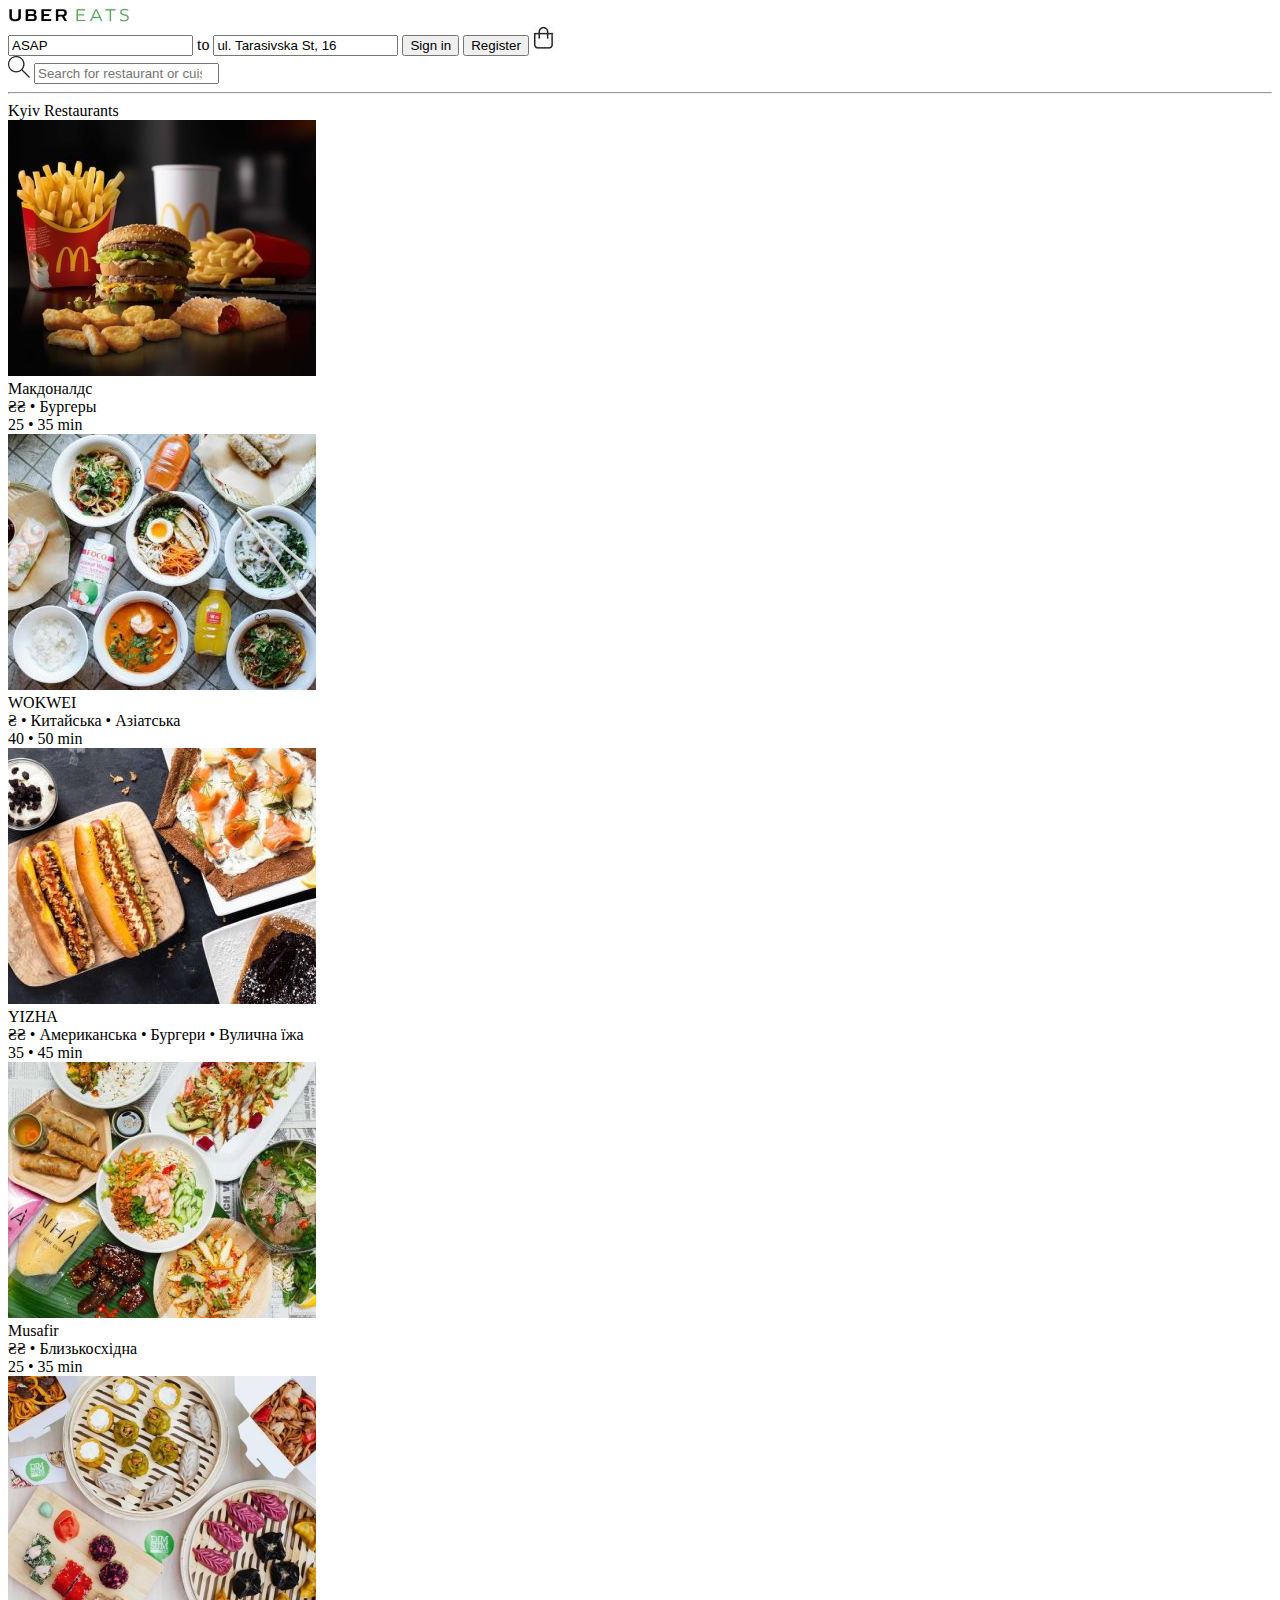
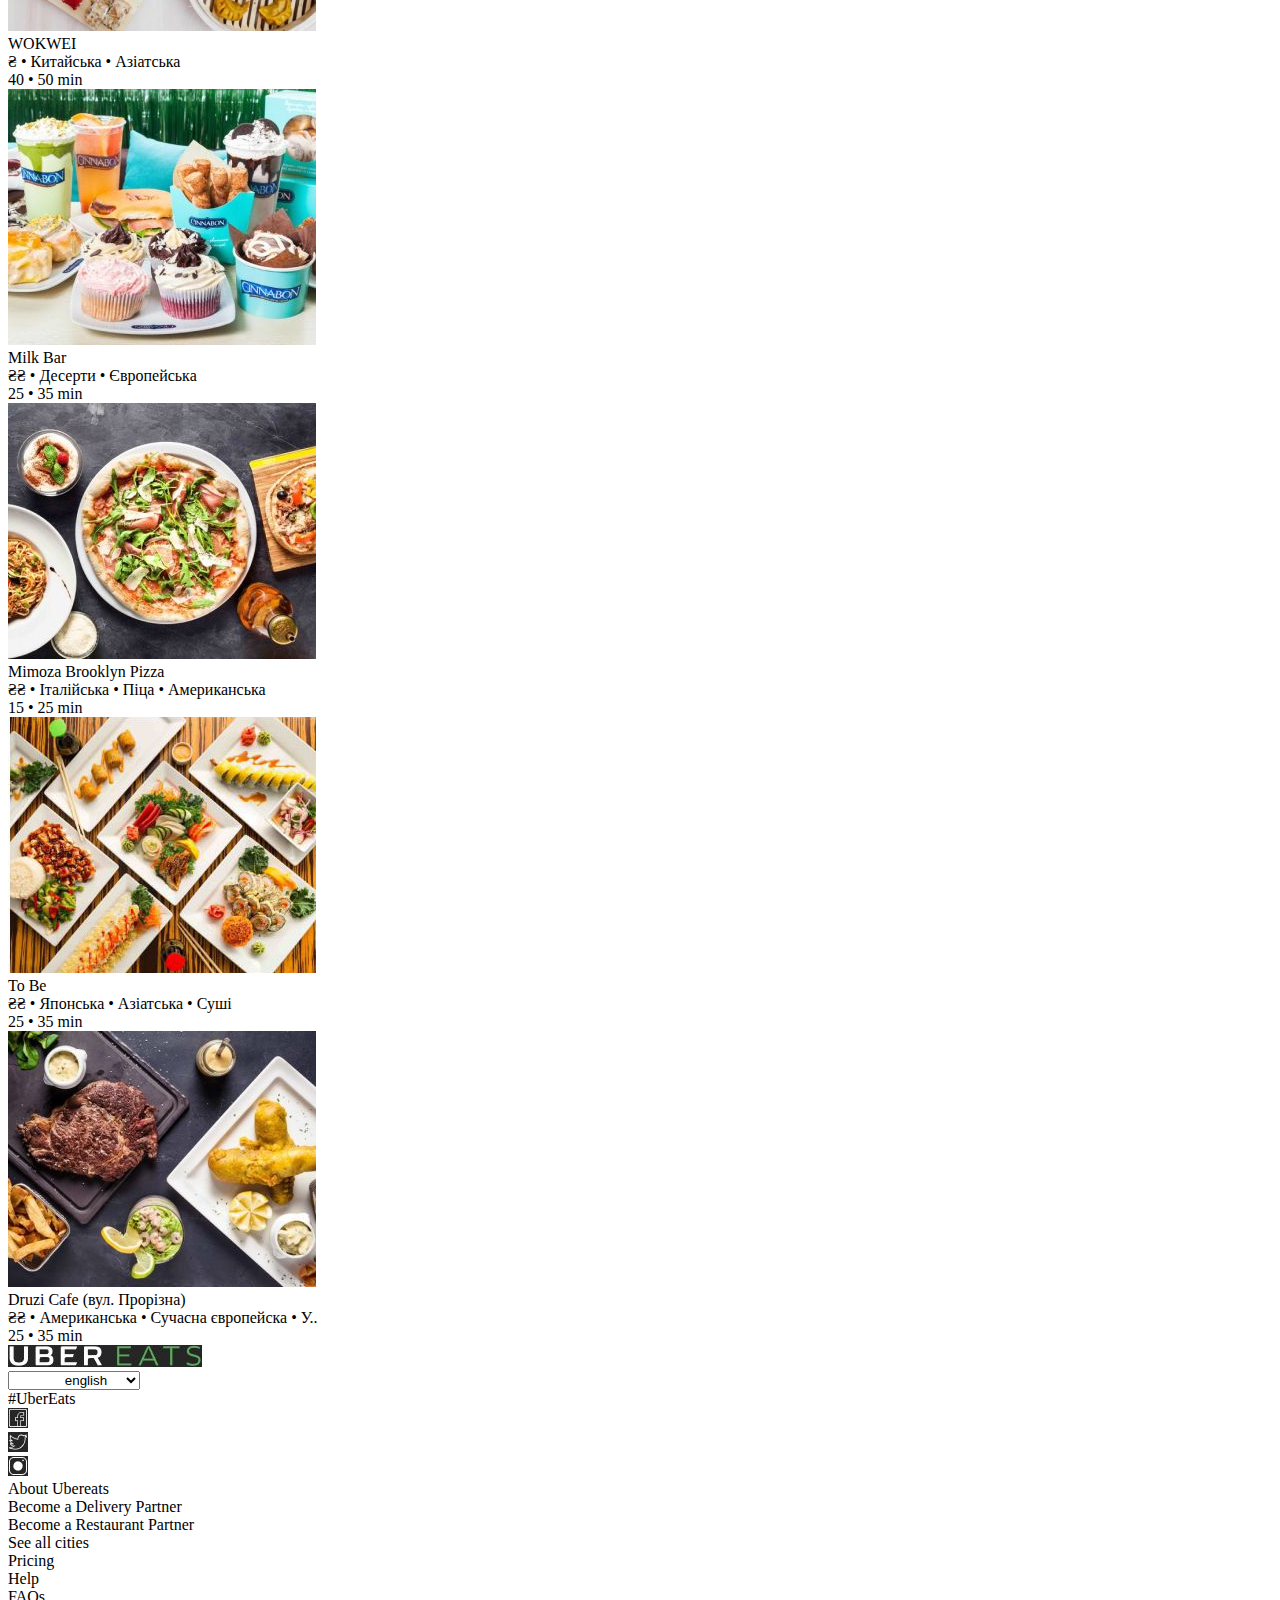
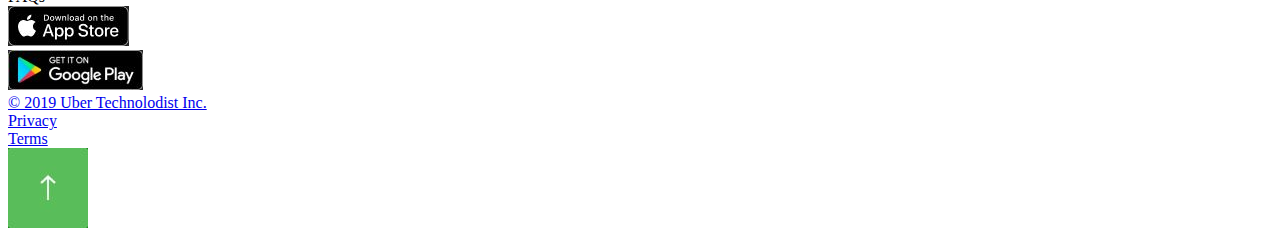
==== src/index.html @ c9fc2898 "Part of solution" ====
<!doctype html>
<html lang="en">
<head>
  <meta charset="UTF-8">
  <meta name="viewport"
        content="width=device-width,
          user-scalable=no,
          initial-scale=1.0,
          maximum-scale=1.0,
          minimum-scale=1.0">
  <meta http-equiv="X-UA-Compatible" content="ie=edge">
  <link href="https://fonts.googleapis.com/css?family=Noto+Sans&display=swap" rel="stylesheet">
  <link rel="shortcut icon" type="image/png" href="./images/favicon.jpg"/>
  <title>Uber eats</title>
  <link rel="stylesheet" href="./scss/header.css">
  <link rel="stylesheet" href="./scss/footer.css">
  <link rel="stylesheet" href="./scss/card.css">
  <link rel="stylesheet" href="./scss/media.css">
</head>
<body>

<!-- HEADER -->

  <header class="header">

    <div class="header__logo-block">

      <a href="#" class="header__logo-link">
        <img
          src="./images/logo_uber.jpeg.jpg"
          alt="logo"
          class="header__logo"
        >
      </a>

    </div>


<div class="header__ather-blocks">

    <label for="from">
      <input
        type="text"
        value="ASAP"
        name="from"
        class="header__input first">
    </label>


    <span class="header__light-text">
      to
    </span>

    <label for="to">
      <input
        type="text"
        value="ul. Tarasivska St, 16"
        name="to"
        class="header__input second">
    </label>



    <button class="header__button signin-button">
      Sign in
    </button>

    <button class="header__button register-button">
      Register
    </button>

    <img class="header__cart" src="./images/cart_icon.jpg" alt="cart icon">

</div>

  </header>

<!-- MAIN -->

  <main class="main">

    <div class="main__search-block">

    <img src="./images/search.jpg" class="main__search-image">

      <label for="search">
          <input
            type="search"
            name="search"
            placeholder="Search for restaurant or cuisine"
            class="card__search">
        </label>
    </div>

<hr>

<div class="main__place-restaurant">
  Kyiv Restaurants
</div>

<div class="cards">

 <div class="card">

    <div class="card__image">
      <img src="./images/macDonalds.jpg" alt="MacDonalds">
    </div>

    <div class="card__restaurant">
      Макдоналдс
    </div>

    <div class="card__food-type">
        ₴₴ • Бургеры
    </div>

    <div class="card__price">
      25 • 35 min
    </div>

 </div>

 <div class="card">

    <div class="card__image">
      <img src="./images/wokwei.jpg" alt="wokwei">
    </div>

    <div class="card__restaurant">
      WOKWEI
    </div>

    <div class="card__food-type">
        ₴ • Китайська • Азіатська
    </div>

    <div class="card__price">
      40 • 50 min
    </div>

 </div>

  <div class="card">

    <div class="card__image">
      <img src="./images/yizha.jpg" alt="yizha">
    </div>

    <div class="card__restaurant">
      YIZHA
    </div>

    <div class="card__food-type">
        ₴₴ • Американська • Бургери • Вулична їжа
    </div>

    <div class="card__price">
      35 • 45 min
    </div>

 </div>

 <div class="card">

    <div class="card__image">
      <img src="./images/musafir.jpg" alt="musafir">
    </div>

    <div class="card__restaurant">
      Musafir
    </div>

    <div class="card__food-type">
        ₴₴ • Близькосхідна
    </div>

    <div class="card__price">
      25 • 35 min
    </div>

 </div>

 <div class="card">

    <div class="card__image">
      <img src="./images/wokwei_1.jpg" alt="wokwei">
    </div>

    <div class="card__restaurant">
      WOKWEI
    </div>

    <div class="card__food-type">
        ₴ • Китайська • Азіатська
    </div>

    <div class="card__price">
     40 • 50 min
    </div>

 </div>

 <div class="card">

    <div class="card__image">
      <img src="./images/milk_bar.jpg" alt="Milk Bar">
    </div>

    <div class="card__restaurant">
      Milk Bar
    </div>

    <div class="card__food-type">
        ₴₴ • Десерти • Європейська
    </div>

    <div class="card__price">
      25 • 35 min
    </div>

 </div>

 <div class="card">

    <div class="card__image">
      <img src="./images/mimoza.jpg" alt="mimoza">
    </div>

    <div class="card__restaurant">
      Mimoza Brooklyn Pizza
    </div>

    <div class="card__food-type">
        ₴₴ • Італійська • Піца • Американська
    </div>

    <div class="card__price">
      15 • 25 min
    </div>

 </div>

 <div class="card">

    <div class="card__image">
      <img src="./images/to_be.jpg" alt="Yo Be">
    </div>

    <div class="card__restaurant">
      To Be
    </div>

    <div class="card__food-type">
        ₴₴ • Японська • Азіатська • Суші
    </div>

    <div class="card__price">
      25 • 35 min
    </div>

 </div>

 <div class="card">

    <div class="card__image">
      <img src="./images/druzi_cafe.jpg" alt="druzi">
    </div>

    <div class="card__restaurant">
      Druzi Cafe (вул. Прорізна)
    </div>

    <div class="card__food-type">
        ₴₴ • Американська • Сучасна європейска • У..
    </div>

    <div class="card__price">
      25 • 35 min
    </div>

 </div>

</div>

  </main>

  <!-- FOOTER -->

  <footer class="footer">
    <div class="footer__logo">
      <img src="./images/footer/footer_logo.jpg" alt="Logo">
    </div>

  <div class="footer__boxes">

    <div class="footer__box-top">

      <div class="footer__box-top-left">

      <div class="footer__box-top-social">
        <select class="footer__box-top-social--language" id="">
          <option>&nbsp;&nbsp;&nbsp;&nbsp;&nbsp;&nbsp;&nbsp;&nbsp;&nbsp;&nbsp;&nbsp;&nbsp;&nbsp;&nbsp;english</option>
          <option>&nbsp;&nbsp;&nbsp;&nbsp;&nbsp;&nbsp;&nbsp;&nbsp;&nbsp;&nbsp;&nbsp;&nbsp;&nbsp;&nbsp;укрїнська</option>
          <option>&nbsp;&nbsp;&nbsp;&nbsp;&nbsp;&nbsp;&nbsp;&nbsp;&nbsp;&nbsp;&nbsp;&nbsp;&nbsp;&nbsp;русский</option>
        </select>
      </div>

      <div class="footer__box-top-social--hash">
        <span class="footer__box-top-social--hash---green-elem">#</span>UberEats
      </div>

      <div class="footer__box-top-social--icons">
        <div class="footer__box-top-social--icons---facebook"><img src="./images/footer/footer_facebook.jpg"></div>
        <div class="footer__box-top-social--icons---tweeter"><img src="./images/footer/footer_tweeter.jpg"></div>
        <div class="footer__box-top-social--icons---instagram"><img src="./images/footer/footer_insta.jpg"></div>
      </div>

     </div>

      <div class="footer__box-top-social--middleblock">
        <div class="footer__box-top-social--middleblock---link">About Ubereats</div>
        <div class="footer__box-top-social--middleblock---link">Become a Delivery Partner</div>
        <div class="footer__box-top-social--middleblock---link">Become a Restaurant Partner</div>
      </div>

      <div class="footer__box-top-social--middleblock">
          <div class="footer__box-top-social--middleblock---link">See all cities</div>
          <div class="footer__box-top-social--middleblock---link">Pricing</div>
          <div class="footer__box-top-social--middleblock---link">Help</div>
          <div class="footer__box-top-social--middleblock---link">FAQs</div>
        </div>

    </div>

    <div class="footer__box-middle">
      <div class="footer__box-middle--AppStore"><img src="./images/footer/footer_appStore.jpg" alt="AppStore"></div>
      <div class="footer__box-middle--GoodlePlay"><img src="./images/footer/footer_googlePlay.jpg" alt="GooglePlay"></div>
    </div>

    <div class="footer__box-bottom">

      <div class="footer__box-bottom--link"><a href="#">© 2019 Uber Technolodist Inc.</a></div>
      <div class="footer__box-bottom--link"><a href="#">Privacy</a></div>
      <div class="footer__box-bottom--link"><a href="#">Terms</a></div>

    </div>

  </div>

  <img src="./images/footer/footer_up_button.jpg" class="footer__up-buttom">

  </footer>

</body>
</html>
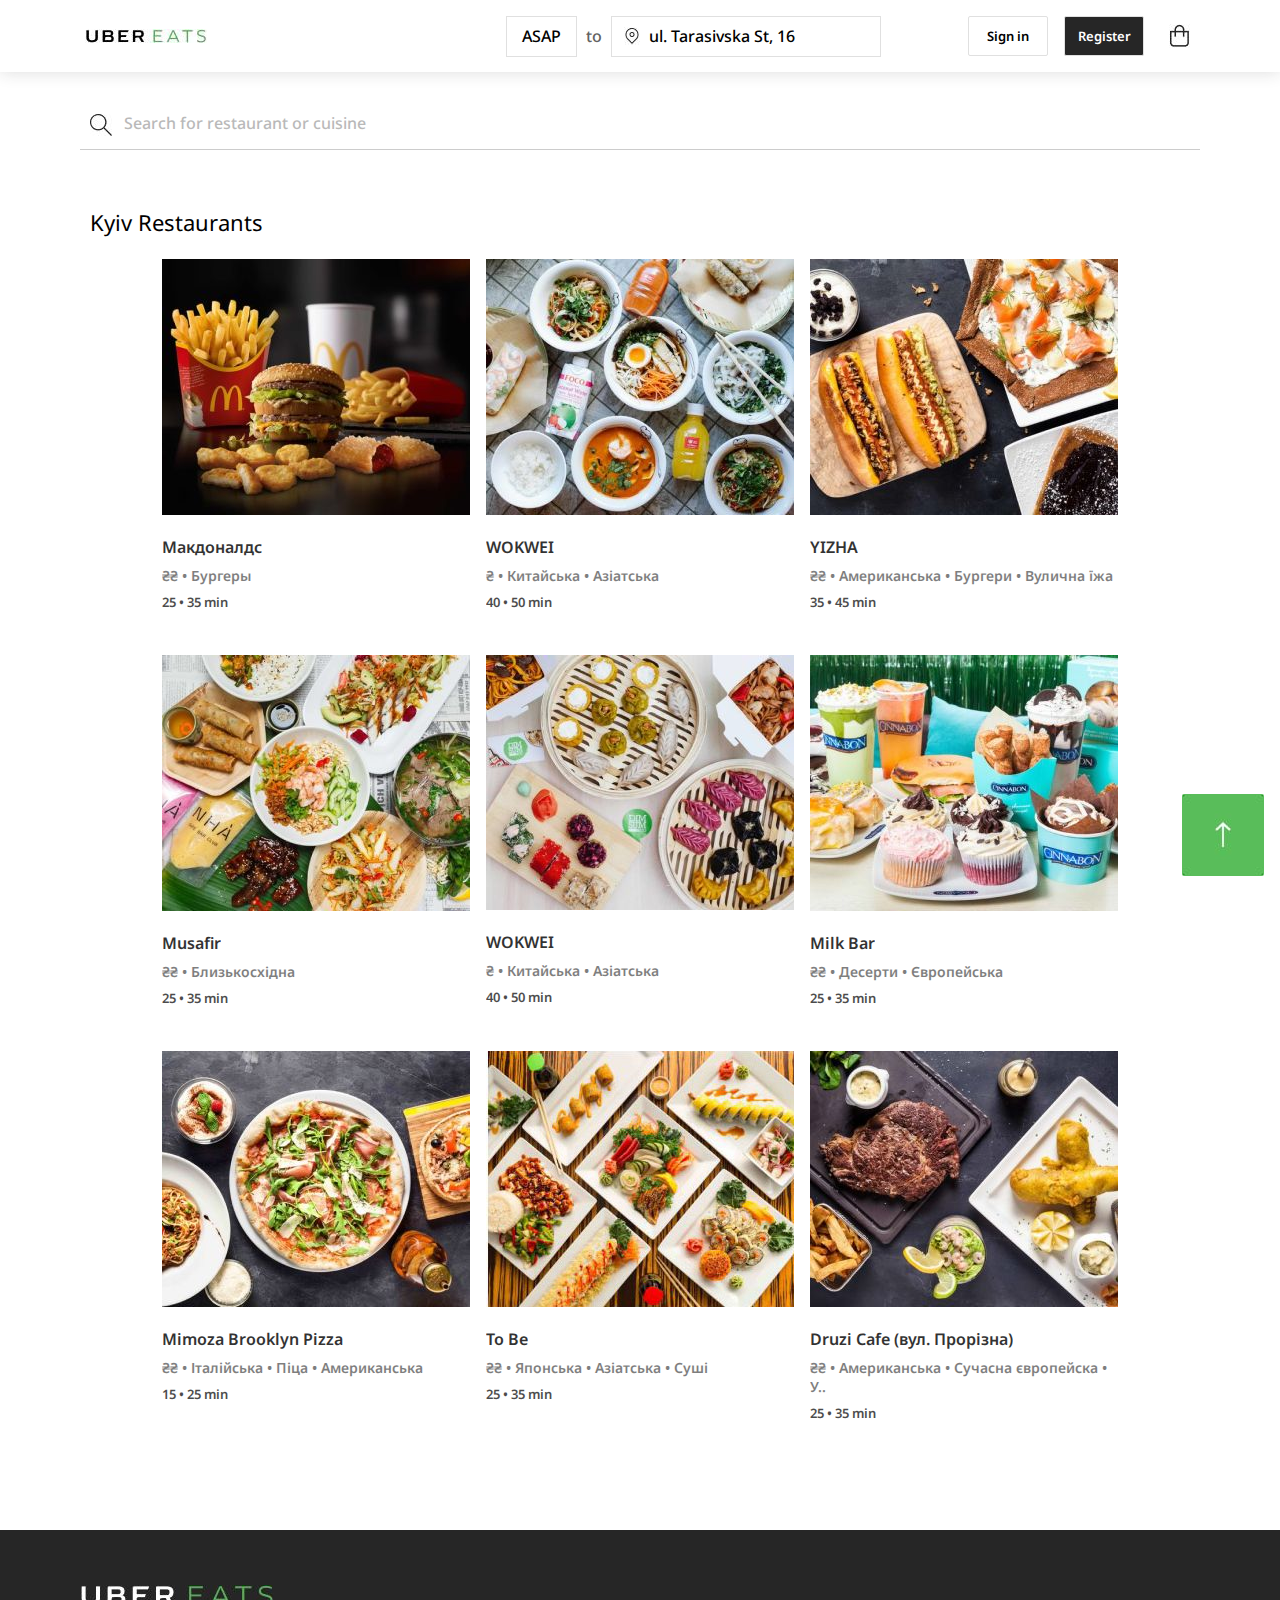
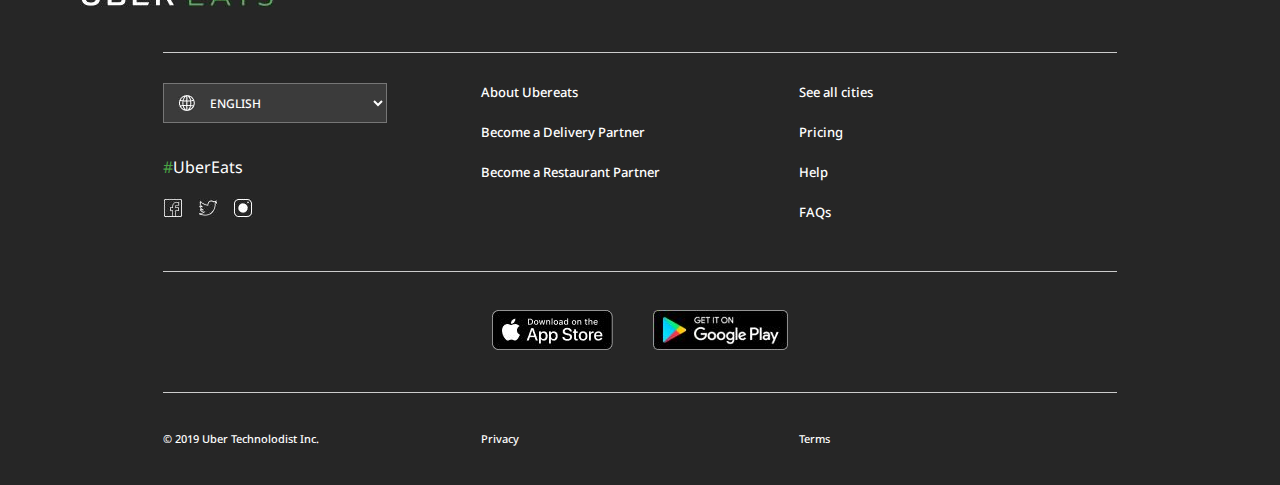
==== commit da49db39: "Part of solution" ====
--- a/src/index.html
+++ b/src/index.html
@@ -12,10 +12,7 @@
   <link href="https://fonts.googleapis.com/css?family=Noto+Sans&display=swap" rel="stylesheet">
   <link rel="shortcut icon" type="image/png" href="./images/favicon.jpg"/>
   <title>Uber eats</title>
-  <link rel="stylesheet" href="./scss/header.css">
-  <link rel="stylesheet" href="./scss/footer.css">
-  <link rel="stylesheet" href="./scss/card.css">
-  <link rel="stylesheet" href="./scss/media.css">
+  <link rel="stylesheet" href="./style.css">
 </head>
 <body>
 
--- a/src/style.css
+++ b/src/style.css
@@ -0,0 +1,428 @@
+body {
+  padding: 0;
+  margin: 0;
+}
+
+.header {
+  display: flex;
+  justify-content: space-between;
+  flex-wrap: wrap;
+  height: 72px;
+  align-items: center;
+  box-shadow: 0px 0px 16px rgba(38, 38, 38, 0.16);
+  padding-left: 80px;
+  padding-right: 80px;
+}
+
+.header__logo {
+  display: block;
+  margin-right: auto;
+  margin-left: 5px;
+}
+
+.header__logo:hover {
+  cursor: pointer;
+}
+
+.header__ather-blocks {
+  display: flex;
+  align-items: center;
+  flex-wrap: wrap;
+}
+
+input.header__input {
+  font-family: "Noto Sans", sans-serif;
+  font-size: 16px;
+  font-weight: 500;
+  text-align: center;
+  height: 37px;
+  border: 1px solid #E0E0E0;
+  outline: 0;
+}
+
+input.first {
+  width: 65px;
+  outline: 0;
+}
+
+.header__light-text {
+  font-family: "Noto Sans", sans-serif;
+  font-weight: 500;
+  color: #626262;
+  margin: 0 9px;
+}
+
+input.second {
+  background-image: url(../images/geoposition_icon.jpg);
+  background-repeat: no-repeat;
+  background-position: 12px;
+  text-align: left;
+  padding-left: 37px;
+  margin-right: 87px;
+  outline: 0;
+  display: flex;
+  justify-content: flex-start;
+}
+
+.header__button {
+  height: 40px;
+  width: 80px;
+  background-color: #ffffff;
+  font-family: "Noto Sans", sans-serif;
+  font-size: 13px;
+  font-weight: 600;
+  text-align: center;
+  border: 1px solid #E0E0E0;
+  border-radius: 2px;
+  cursor: pointer;
+}
+
+.signin-button {
+  margin-right: 16px;
+}
+
+.signin-button:active {
+  background: #59BD5A;
+}
+
+.register-button:active {
+  background: #59BD5A;
+}
+
+.register-button {
+  background-color: #262626;
+  margin-right: 25px;
+  color: #ffffff;
+}
+
+.header__cart {
+  margin-right: 10px;
+}
+
+.header__cart:hover {
+  cursor: pointer;
+}
+
+.main {
+  padding: 0 80px;
+}
+
+.main__place-restaurant {
+  font-family: "Noto Sans", sans-serif;
+  font-style: normal;
+  font-weight: normal;
+  font-size: 22px;
+  line-height: 34px;
+  margin-top: 55px;
+  margin-bottom: 20px;
+  margin-left: 10px;
+  display: flex;
+  justify-content: flex-start;
+}
+
+.main__search-block {
+  display: flex;
+  align-items: flex-end;
+}
+
+.main__search-image {
+  margin: 10px 10px 5px;
+}
+
+.card__search {
+  font-family: "Noto Sans", sans-serif;
+  font-size: 16px;
+  font-weight: 500;
+  text-align: left;
+  height: 37px;
+  width: 962px;
+  outline: 0;
+  margin-top: 32px;
+  border: none;
+  box-sizing: border-box;
+  border-radius: 2px;
+  color: #1d1d1d;
+  opacity: 0.5;
+  outline: none !important;
+}
+
+hr {
+  background-color: #555;
+  border: 0px none;
+  height: 1px;
+  opacity: 0.3;
+}
+
+.card {
+  font-family: "Noto Sans", sans-serif;
+  font-style: normal;
+  font-weight: normal;
+}
+
+.card:hover {
+  cursor: pointer;
+}
+
+.card__restaurant {
+  opacity: 0.8;
+  font-size: 16px;
+  font-weight: 600;
+  margin: 16px 0 8px;
+}
+
+.card__food-type {
+  font-weight: 600;
+  font-size: 14px;
+  opacity: 0.5;
+  margin: 8px 0;
+}
+
+.card__price {
+  font-weight: 600;
+  opacity: 0.7;
+  font-size: 13px;
+  margin: 8px 0;
+}
+
+.cards {
+  display: grid;
+  grid-template-columns: 308px 308px 308px;
+  grid-column-gap: 16px;
+  grid-row-gap: 36px;
+  justify-content: center;
+  margin-bottom: 100px;
+}
+
+.footer {
+  height: 500px;
+  background: #262626;
+  padding-left: 80px;
+  padding-right: 80px;
+  padding-top: 55px;
+  display: flex;
+  flex-wrap: wrap;
+  flex-direction: column;
+}
+
+.footer__logo {
+  height: 22px;
+  width: 194px;
+}
+
+.footer__logo:hover {
+  cursor: pointer;
+}
+
+.footer__boxes {
+  display: flex;
+  flex-direction: column;
+  padding-top: 45px;
+}
+
+.footer__box-top {
+  display: flex;
+  justify-content: center;
+  border-top: 1px solid #ccc;
+  border-bottom: 1px solid #ccc;
+  height: 220px;
+  padding-top: 30px;
+  box-sizing: border-box;
+  margin: 0 auto;
+}
+
+.footer__box-top-social--middleblock---link {
+  width: 318px;
+  height: 40px;
+  font-family: "Noto Sans", sans-serif;
+  font-size: 13px;
+  font-weight: 500;
+  color: #fff;
+}
+
+.footer__box-top-social--middleblock---link:hover {
+  cursor: pointer;
+}
+
+.footer__box-middle {
+  border-bottom: 1px solid #ccc;
+  height: 120px;
+}
+
+.footer__box-middle--AppStore {
+  cursor: pointer;
+}
+
+.footer__box-middle--GoodlePlay {
+  cursor: pointer;
+}
+
+.footer__box-top-social {
+  width: 318px;
+}
+
+.footer__box-top-social--language {
+  background-color: #3B3B3B;
+  font-family: "Noto Sans", sans-serif;
+  font-size: 12px;
+  font-weight: 500;
+  text-transform: uppercase;
+  height: 40px;
+  width: 224px;
+  color: white;
+  background-image: url(../images/footer/footer_globus.jpg);
+  background-repeat: no-repeat;
+  background-position: 14px;
+  cursor: pointer;
+}
+
+.footer__box-top-social--hash {
+  color: #fff;
+  margin-top: 33px;
+  cursor: pointer;
+  font-family: "Noto Sans", sans-serif;
+  font-size: 16px;
+  width: 318px;
+}
+
+.footer__box-top-social--hash---green-elem {
+  color: #49A144;
+}
+
+.footer__box-top-social--icons {
+  display: flex;
+  margin-top: 20px;
+  width: 318px;
+}
+
+.footer__box-top-social--icons---facebook {
+  margin-right: 15px;
+}
+
+.footer__box-top-social--icons---facebook:hover {
+  cursor: pointer;
+}
+
+.footer__box-top-social--icons---tweeter {
+  margin-right: 15px;
+}
+
+.footer__box-top-social--icons---tweeter:hover {
+  cursor: pointer;
+}
+
+.footer__box-top-social--icons---instagram:hover {
+  cursor: pointer;
+}
+
+.footer__box-top-social--middleblock {
+  display: flex;
+  flex-direction: column;
+  width: 318px;
+}
+
+.footer__box-middle {
+  display: flex;
+  justify-content: center;
+  align-items: center;
+  width: 954px;
+  margin: 0 auto;
+}
+
+.footer__box-middle--AppStore {
+  margin-right: 40px;
+}
+
+.footer__box-bottom {
+  display: flex;
+  justify-content: center;
+  align-items: center;
+  height: 90px;
+}
+
+.footer__box-bottom--link {
+  width: 318px;
+}
+
+.footer__box-bottom--link a {
+  font-family: "Noto Sans", sans-serif;
+  font-size: 11px;
+  font-weight: 500;
+  color: #fff;
+  text-decoration: none;
+  cursor: pointer;
+}
+
+.footer__up-buttom {
+  width: 80px;
+  height: 80px;
+  position: fixed;
+  bottom: 24px;
+  right: 16px;
+  z-index: 99;
+  outline: none;
+  background-color: #59bd5a;
+  border: 1px solid transparent;
+  border-radius: 2px;
+}
+
+.footer__up-buttom:hover {
+  background-color: #262626;
+  border: 1px solid #59bd5a;
+  cursor: pointer;
+}
+
+.footer__up-buttom img {
+  display: flex;
+  margin: 0 auto;
+  text-align: center;
+  justify-content: center;
+  align-items: center;
+  width: 16px;
+  height: 25px;
+}
+
+@media (max-width: 964px) {
+  .cards {
+    display: grid;
+    grid-template-columns: 376px 376px;
+    grid-column-gap: 16px;
+    grid-row-gap: 36px;
+    justify-content: center;
+    margin-bottom: 100px;
+  }
+
+  .card__image img {
+    width: 376px;
+    height: 256px;
+  }
+
+  .header {
+    padding-left: 10px;
+    padding-right: 10px;
+  }
+
+  .footer {
+    padding-left: 10px;
+    padding-right: 10px;
+  }
+
+  .main {
+    padding: 0 10px;
+  }
+
+  input.second {
+    margin-right: 57px;
+  }
+}
+@media (min-width: 1352px) and (max-width: 2000px) {
+  .cards {
+    display: grid;
+    grid-template-columns: 308px 308px 308px 308px;
+    grid-column-gap: 16px;
+    grid-row-gap: 36px;
+    justify-content: center;
+    margin-bottom: 100px;
+  }
+}
+
+/*# sourceMappingURL=style.css.map */
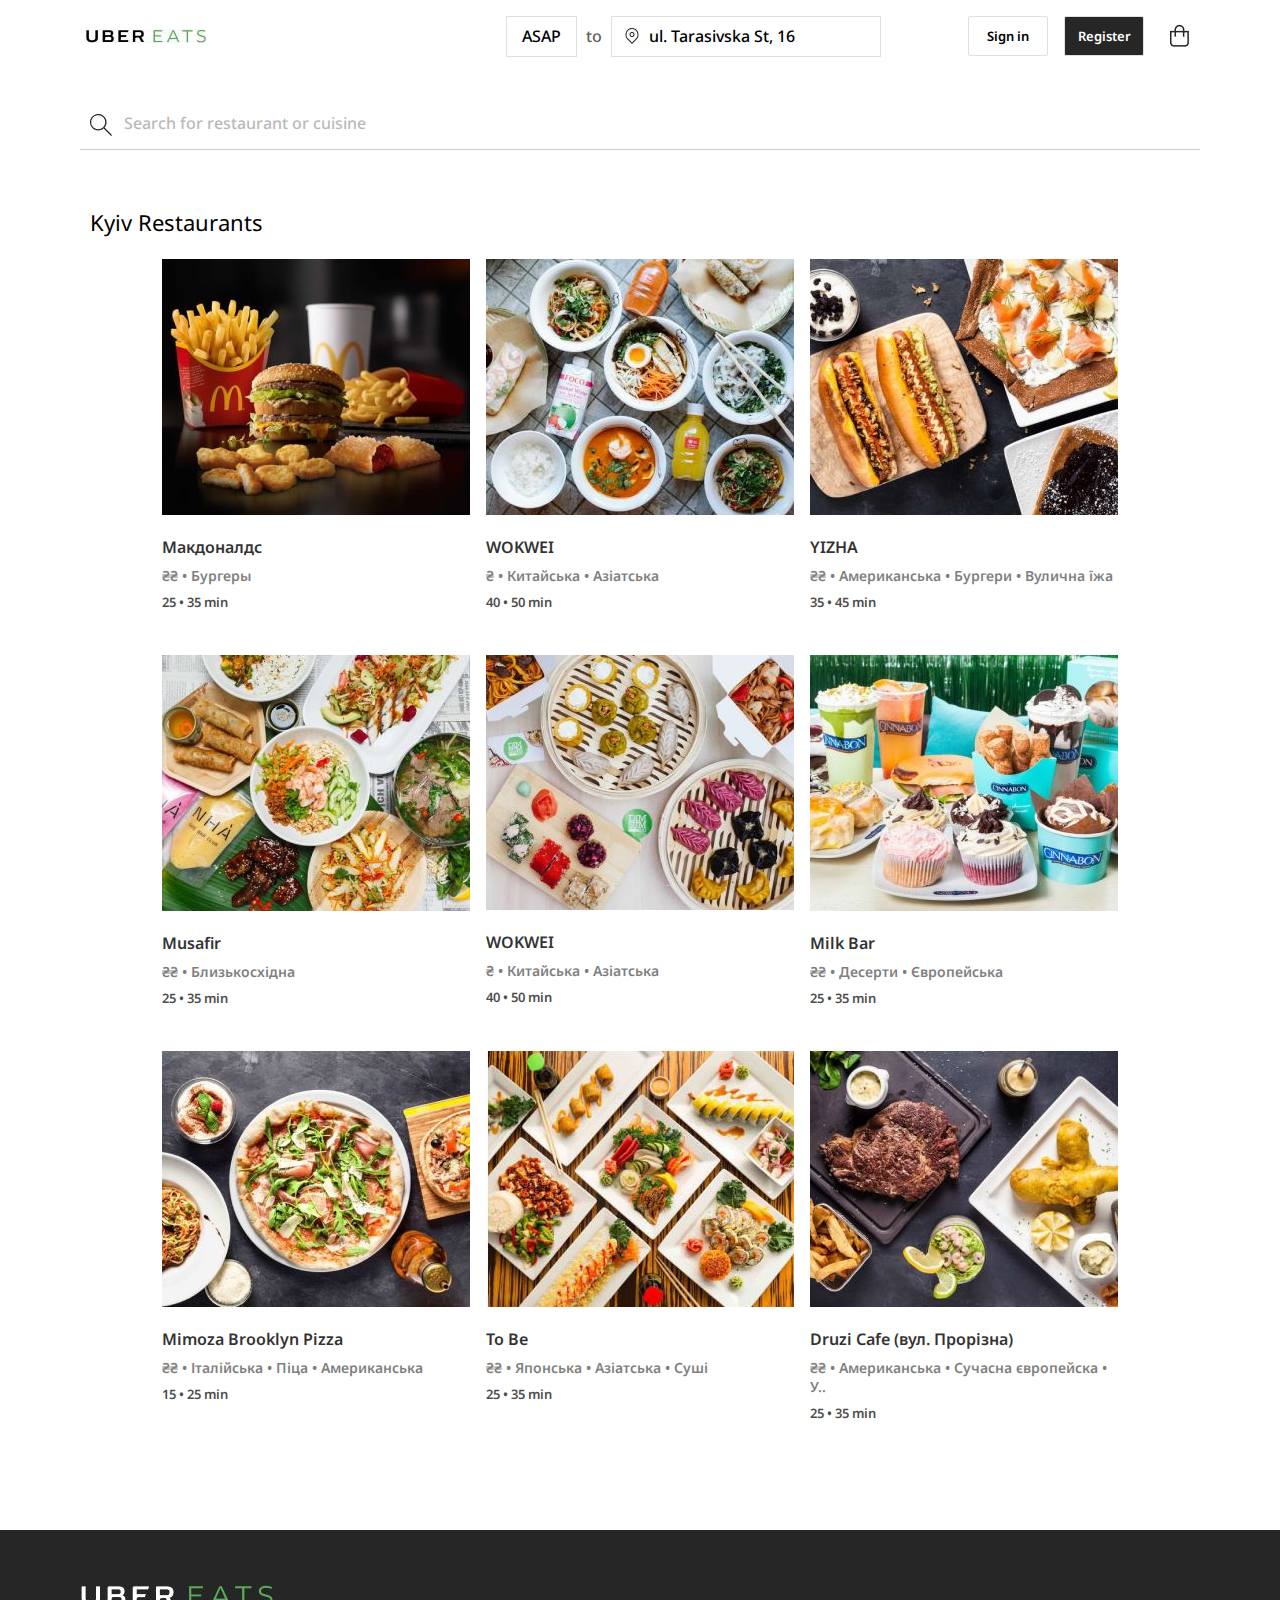
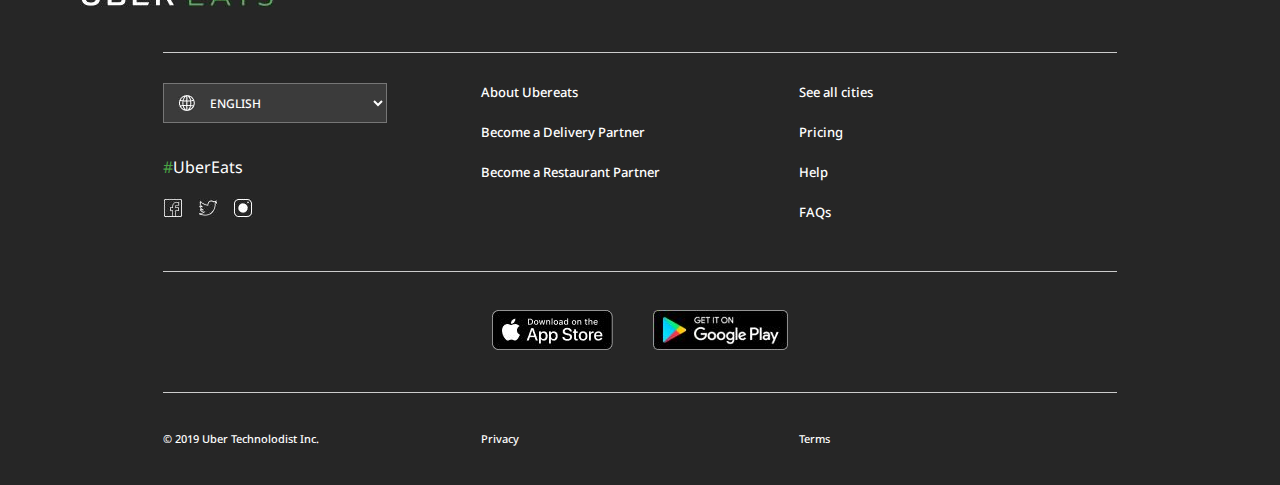
==== commit 8b31fcdf: "fix" ====
--- a/src/index.html
+++ b/src/index.html
@@ -20,6 +20,8 @@
 
   <header class="header">
 
+      <img src="./images/footer/footer_up_button.jpg" class="footer__up-buttom">
+
     <div class="header__logo-block">
 
       <a href="#" class="header__logo-link">
@@ -343,10 +345,11 @@
     </div>
 
   </div>
+</footer>
 
   <img src="./images/footer/footer_up_button.jpg" class="footer__up-buttom">
 
-  </footer>
+
 
 </body>
 </html>
--- a/src/style.css
+++ b/src/style.css
@@ -104,7 +104,10 @@
 }
 
 .main {
+  position: relative;
   padding: 0 80px;
+  z-index: 500;
+  background-color: white;
 }
 
 .main__place-restaurant {
@@ -358,7 +361,7 @@
   position: fixed;
   bottom: 24px;
   right: 16px;
-  z-index: 99;
+  z-index: 1;
   outline: none;
   background-color: #59bd5a;
   border: 1px solid transparent;
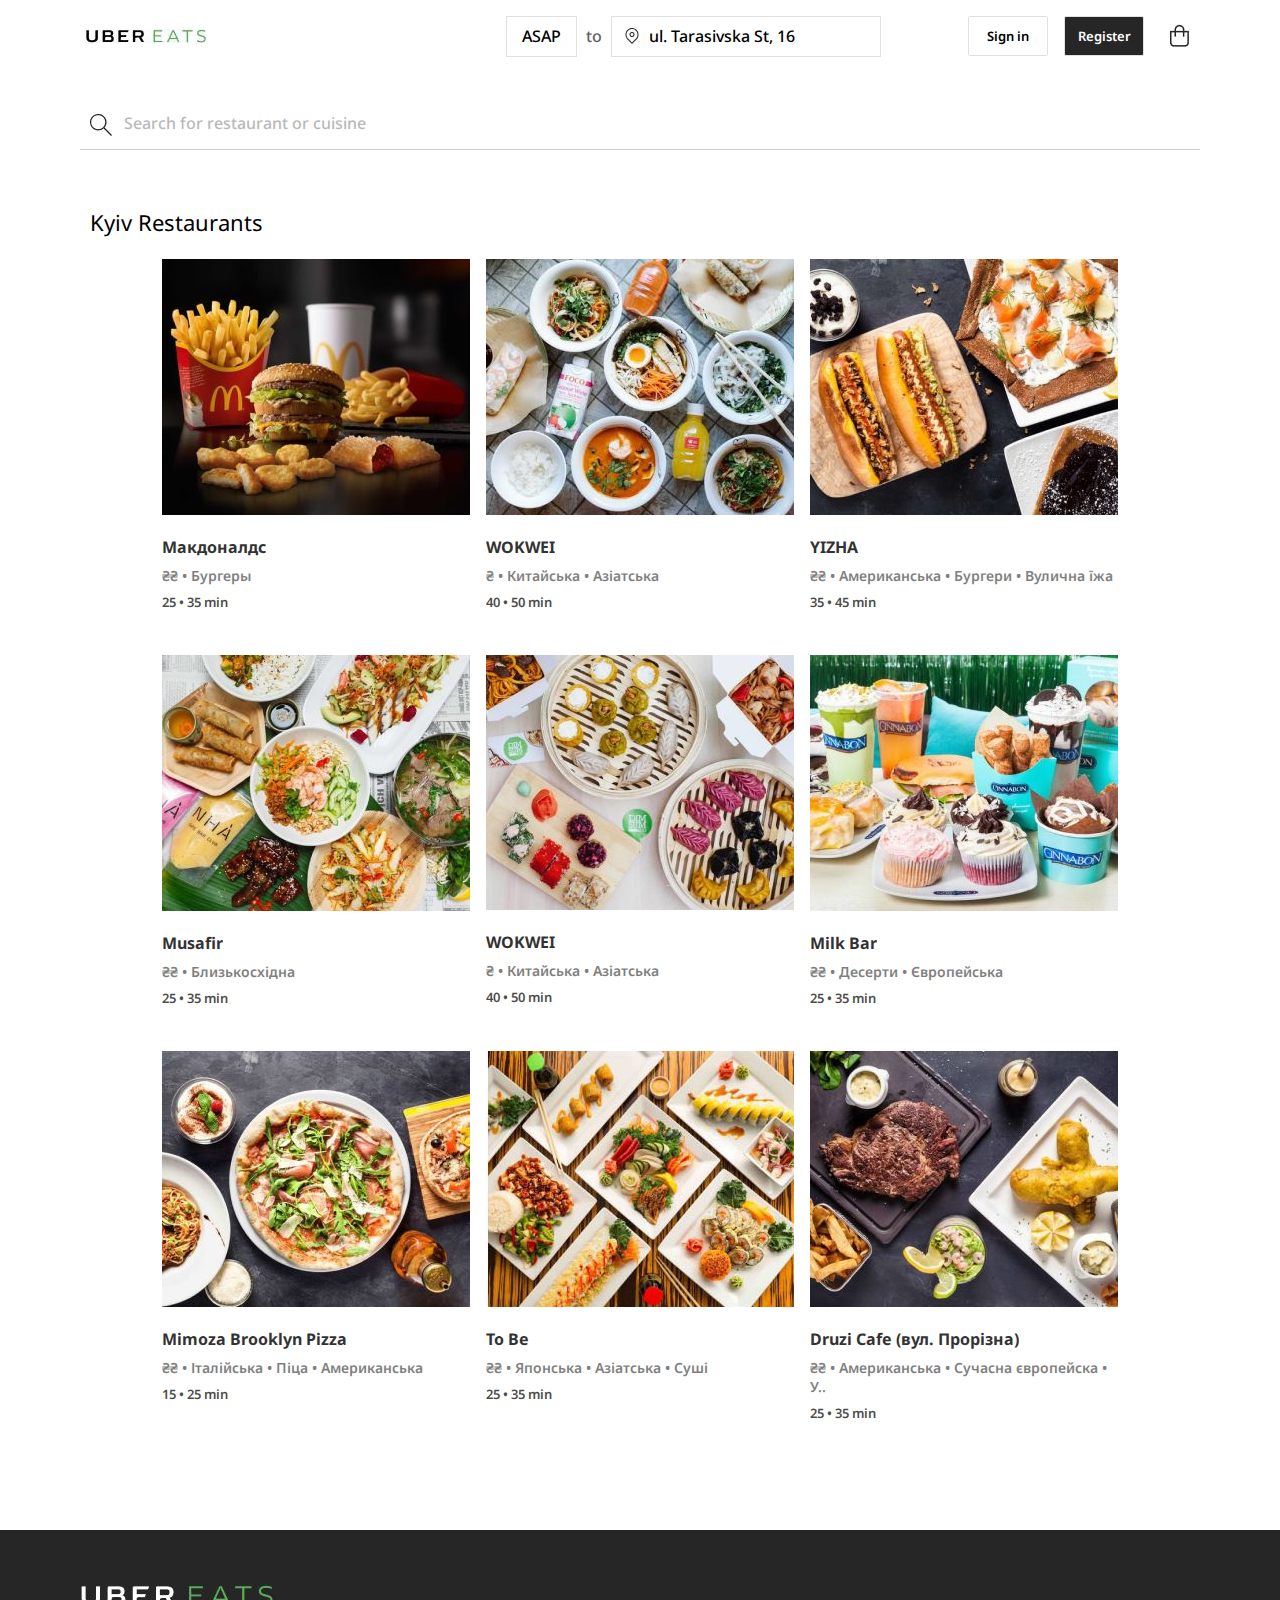
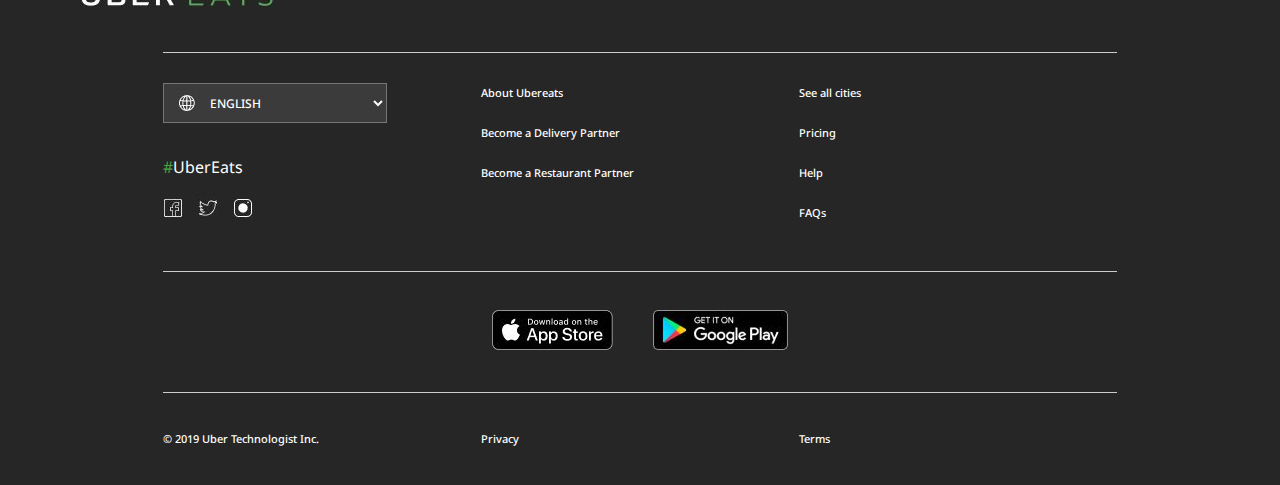
==== commit bb7c69d8: "some fixes" ====
--- a/src/index.html
+++ b/src/index.html
@@ -2,12 +2,7 @@
 <html lang="en">
 <head>
   <meta charset="UTF-8">
-  <meta name="viewport"
-        content="width=device-width,
-          user-scalable=no,
-          initial-scale=1.0,
-          maximum-scale=1.0,
-          minimum-scale=1.0">
+  <meta name="viewport" content="width=device-width, initial-scale=1.0">
   <meta http-equiv="X-UA-Compatible" content="ie=edge">
   <link href="https://fonts.googleapis.com/css?family=Noto+Sans&display=swap" rel="stylesheet">
   <link rel="shortcut icon" type="image/png" href="./images/favicon.jpg"/>
@@ -20,14 +15,12 @@
 
   <header class="header">
 
-      <img src="./images/footer/footer_up_button.jpg" class="footer__up-buttom">
-
     <div class="header__logo-block">
 
       <a href="#" class="header__logo-link">
         <img
           src="./images/logo_uber.jpeg.jpg"
-          alt="logo"
+          alt="Uber Eats"
           class="header__logo"
         >
       </a>
@@ -37,7 +30,7 @@
 
 <div class="header__ather-blocks">
 
-    <label for="from">
+    <label>
       <input
         type="text"
         value="ASAP"
@@ -50,7 +43,7 @@
       to
     </span>
 
-    <label for="to">
+    <label>
       <input
         type="text"
         value="ul. Tarasivska St, 16"
@@ -106,7 +99,7 @@
     </div>
 
     <div class="card__restaurant">
-      Макдоналдс
+     <h4> Макдоналдс</h4>
     </div>
 
     <div class="card__food-type">
@@ -126,7 +119,7 @@
     </div>
 
     <div class="card__restaurant">
-      WOKWEI
+     <h4> WOKWEI</h4>
     </div>
 
     <div class="card__food-type">
@@ -146,7 +139,7 @@
     </div>
 
     <div class="card__restaurant">
-      YIZHA
+     <h4> YIZHA</h4>
     </div>
 
     <div class="card__food-type">
@@ -166,7 +159,7 @@
     </div>
 
     <div class="card__restaurant">
-      Musafir
+     <h4> Musafir</h4>
     </div>
 
     <div class="card__food-type">
@@ -186,7 +179,7 @@
     </div>
 
     <div class="card__restaurant">
-      WOKWEI
+      <h4>WOKWEI</h4>
     </div>
 
     <div class="card__food-type">
@@ -206,7 +199,7 @@
     </div>
 
     <div class="card__restaurant">
-      Milk Bar
+     <h4> Milk Bar</h4>
     </div>
 
     <div class="card__food-type">
@@ -226,7 +219,7 @@
     </div>
 
     <div class="card__restaurant">
-      Mimoza Brooklyn Pizza
+      <h4>Mimoza Brooklyn Pizza</h4>
     </div>
 
     <div class="card__food-type">
@@ -246,7 +239,7 @@
     </div>
 
     <div class="card__restaurant">
-      To Be
+     <h4> To Be</h4>
     </div>
 
     <div class="card__food-type">
@@ -266,7 +259,7 @@
     </div>
 
     <div class="card__restaurant">
-      Druzi Cafe (вул. Прорізна)
+      <h4>Druzi Cafe (вул. Прорізна)</h4>
     </div>
 
     <div class="card__food-type">
@@ -286,8 +279,13 @@
   <!-- FOOTER -->
 
   <footer class="footer">
+
+      <div class="aaa">
+          <div class="sss"> <img src="./images/footer/footer_up_button.jpg" class="footer__up-buttom" role="button"></div>
+      </div>
+
     <div class="footer__logo">
-      <img src="./images/footer/footer_logo.jpg" alt="Logo">
+      <img src="./images/footer/footer_logo.jpg" alt="uber eats">
     </div>
 
   <div class="footer__boxes">
@@ -309,25 +307,25 @@
       </div>
 
       <div class="footer__box-top-social--icons">
-        <div class="footer__box-top-social--icons---facebook"><img src="./images/footer/footer_facebook.jpg"></div>
-        <div class="footer__box-top-social--icons---tweeter"><img src="./images/footer/footer_tweeter.jpg"></div>
-        <div class="footer__box-top-social--icons---instagram"><img src="./images/footer/footer_insta.jpg"></div>
+        <div class="footer__box-top-social--icons---facebook"><img src="./images/footer/footer_facebook.jpg" alt="facebook"></div>
+        <div class="footer__box-top-social--icons---tweeter"><img src="./images/footer/footer_tweeter.jpg" alt="tweeter"></div>
+        <div class="footer__box-top-social--icons---instagram"><img src="./images/footer/footer_insta.jpg" alt="instagram"></div>
       </div>
 
      </div>
 
       <div class="footer__box-top-social--middleblock">
-        <div class="footer__box-top-social--middleblock---link">About Ubereats</div>
-        <div class="footer__box-top-social--middleblock---link">Become a Delivery Partner</div>
-        <div class="footer__box-top-social--middleblock---link">Become a Restaurant Partner</div>
+        <div class="footer__box-top-social--middleblock---link"><a href="#">About Ubereats</a></div>
+        <div class="footer__box-top-social--middleblock---link"><a href="#">Become a Delivery Partner</a></div>
+        <div class="footer__box-top-social--middleblock---link"><a href="#">Become a Restaurant Partner</a></div>
       </div>
 
       <div class="footer__box-top-social--middleblock">
-          <div class="footer__box-top-social--middleblock---link">See all cities</div>
-          <div class="footer__box-top-social--middleblock---link">Pricing</div>
-          <div class="footer__box-top-social--middleblock---link">Help</div>
-          <div class="footer__box-top-social--middleblock---link">FAQs</div>
-        </div>
+          <div class="footer__box-top-social--middleblock---link"><a href="#">See all cities</a></div>
+          <div class="footer__box-top-social--middleblock---link"><a href="#">Pricing</a></div>
+          <div class="footer__box-top-social--middleblock---link"><a href="#">Help</a></div>
+          <div class="footer__box-top-social--middleblock---link"><a href="#">FAQs</a></div>
+      </div>
 
     </div>
 
@@ -338,7 +336,7 @@
 
     <div class="footer__box-bottom">
 
-      <div class="footer__box-bottom--link"><a href="#">© 2019 Uber Technolodist Inc.</a></div>
+      <div class="footer__box-bottom--link"><a href="#">© 2019 Uber Technologist Inc.</a></div>
       <div class="footer__box-bottom--link"><a href="#">Privacy</a></div>
       <div class="footer__box-bottom--link"><a href="#">Terms</a></div>
 
@@ -347,9 +345,5 @@
   </div>
 </footer>
 
-  <img src="./images/footer/footer_up_button.jpg" class="footer__up-buttom">
-
-
-
 </body>
 </html>
--- a/src/style.css
+++ b/src/style.css
@@ -173,6 +173,10 @@
   margin: 16px 0 8px;
 }
 
+h4 {
+  margin: 0;
+}
+
 .card__food-type {
   font-weight: 600;
   font-size: 14px;
@@ -347,6 +351,15 @@
 }
 
 .footer__box-bottom--link a {
+  font-family: "Noto Sans", sans-serif;
+  font-size: 11px;
+  font-weight: 500;
+  color: #fff;
+  text-decoration: none;
+  cursor: pointer;
+}
+
+.footer__box-top-social--middleblock---link a {
   font-family: "Noto Sans", sans-serif;
   font-size: 11px;
   font-weight: 500;
